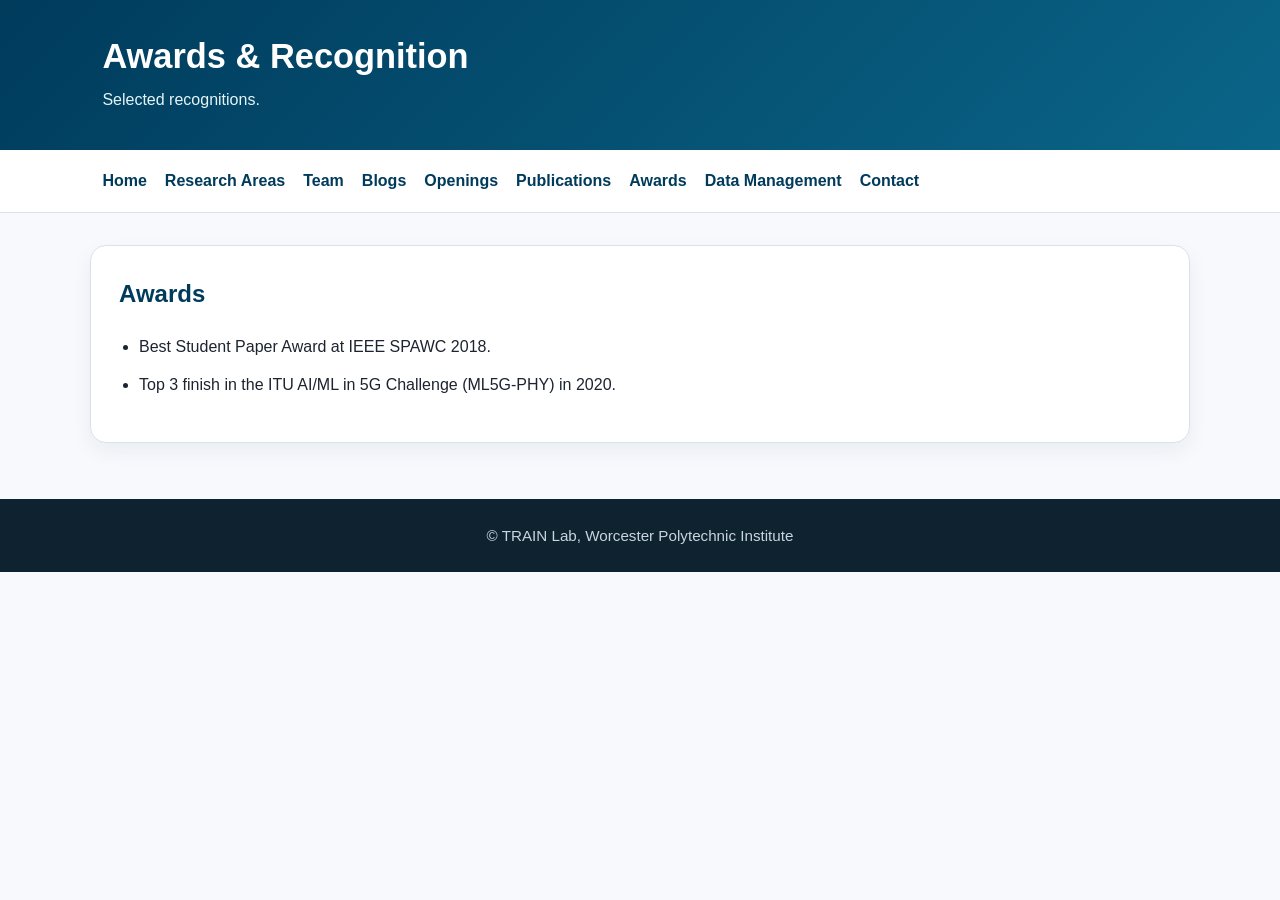
==== awards.html @ 82a8b273 "Add files via upload" ====
<!DOCTYPE html><html lang="en"><head><meta charset="UTF-8"><meta name="viewport" content="width=device-width, initial-scale=1.0"><title>Awards | TRAIN Lab</title><link rel="stylesheet" href="style.css"></head><body><header class="site-header"><h1>Awards & Recognition</h1><p>Selected recognitions.</p></header><nav><a href="index.html">Home</a><a href="research.html">Research Areas</a><a href="team.html">Team</a><a href="blogs.html">Blogs</a><a href="openings.html">Openings</a><a href="publications.html">Publications</a><a href="awards.html">Awards</a><a href="data.html">Data Management</a><a href="contact.html">Contact</a></nav><main><section class="card"><h2>Awards</h2><ul class="list-clean"><li>Best Student Paper Award at IEEE SPAWC 2018.</li><li>Top 3 finish in the ITU AI/ML in 5G Challenge (ML5G-PHY) in 2020.</li></ul></section></main><footer>© TRAIN Lab, Worcester Polytechnic Institute</footer></body></html>
---- style.css ----
:root {
  --bg: #f7f9fc;
  --card: #ffffff;
  --text: #1c2430;
  --muted: #5e6b7a;
  --primary: #003b5c;
  --accent: #00a6b4;
  --line: #d9e2ec;
}

* { box-sizing: border-box; }

body {
  margin: 0;
  font-family: Arial, Helvetica, sans-serif;
  color: var(--text);
  background: var(--bg);
  line-height: 1.65;
}

a { color: var(--primary); text-decoration: none; }
a:hover { text-decoration: underline; }

.site-header {
  background: linear-gradient(135deg, var(--primary), #0a6588);
  color: white;
  padding: 36px 8%;
}

.site-header h1 {
  margin: 0;
  font-size: 2.15rem;
  line-height: 1.2;
}

.site-header p {
  margin: 10px 0 0;
  color: #e4f5f7;
  max-width: 900px;
}

nav {
  background: white;
  border-bottom: 1px solid var(--line);
  padding: 12px 8%;
  position: sticky;
  top: 0;
  z-index: 10;
}

nav a {
  display: inline-block;
  margin: 6px 18px 6px 0;
  font-weight: 600;
  color: var(--primary);
}

main {
  width: min(1100px, 88%);
  margin: 32px auto 56px;
}

.hero, .card {
  background: var(--card);
  border: 1px solid var(--line);
  border-radius: 16px;
  padding: 28px;
  box-shadow: 0 8px 20px rgba(16, 40, 70, 0.06);
  margin-bottom: 24px;
}

.hero h2, .card h2, .card h3 { margin-top: 0; color: var(--primary); }

.grid {
  display: grid;
  grid-template-columns: repeat(auto-fit, minmax(230px, 1fr));
  gap: 20px;
}

.pill {
  display: inline-block;
  background: #e6f7f8;
  color: var(--primary);
  border: 1px solid #bee7eb;
  padding: 4px 10px;
  border-radius: 999px;
  font-size: 0.9rem;
  margin: 4px 6px 4px 0;
}

.list-clean { padding-left: 20px; }
.list-clean li { margin-bottom: 12px; }

.pub-list li { margin-bottom: 18px; }
.pub-title { font-weight: 700; }
.pub-meta { color: var(--muted); }

footer {
  background: #0f2230;
  color: #c8d5df;
  text-align: center;
  padding: 24px 8%;
  font-size: 0.95rem;
}

@media (max-width: 720px) {
  .site-header h1 { font-size: 1.65rem; }
  nav { position: static; }
  nav a { display: block; margin: 8px 0; }
  .hero, .card { padding: 22px; }
}
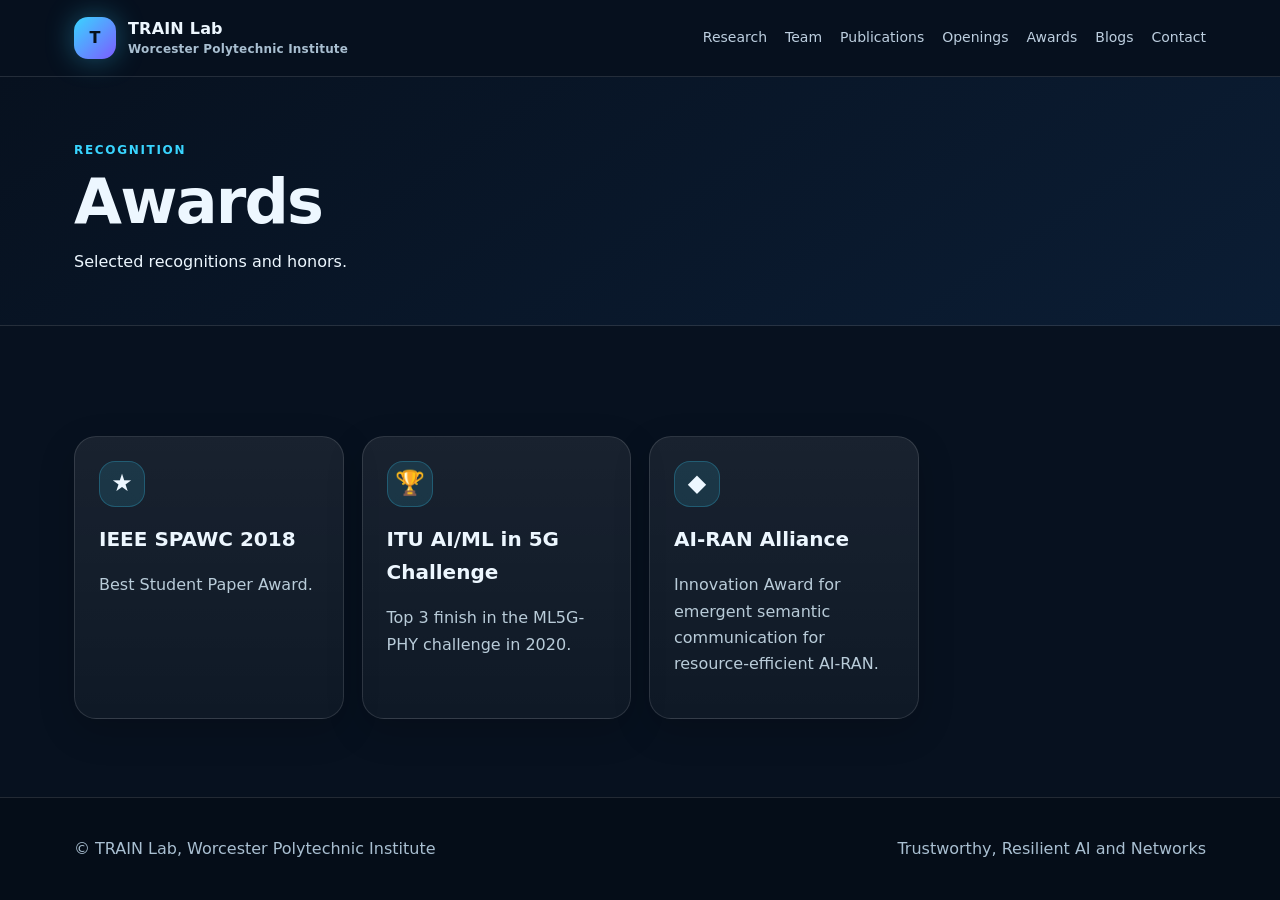
==== commit 7e5fa85a: "Add files via upload" ====
--- a/awards.html
+++ b/awards.html
@@ -1 +1 @@
-<!DOCTYPE html><html lang="en"><head><meta charset="UTF-8"><meta name="viewport" content="width=device-width, initial-scale=1.0"><title>Awards | TRAIN Lab</title><link rel="stylesheet" href="style.css"></head><body><header class="site-header"><h1>Awards & Recognition</h1><p>Selected recognitions.</p></header><nav><a href="index.html">Home</a><a href="research.html">Research Areas</a><a href="team.html">Team</a><a href="blogs.html">Blogs</a><a href="openings.html">Openings</a><a href="publications.html">Publications</a><a href="awards.html">Awards</a><a href="data.html">Data Management</a><a href="contact.html">Contact</a></nav><main><section class="card"><h2>Awards</h2><ul class="list-clean"><li>Best Student Paper Award at IEEE SPAWC 2018.</li><li>Top 3 finish in the ITU AI/ML in 5G Challenge (ML5G-PHY) in 2020.</li></ul></section></main><footer>© TRAIN Lab, Worcester Polytechnic Institute</footer></body></html>
+<!doctype html><html lang="en"><head><meta charset="utf-8"><meta name="viewport" content="width=device-width,initial-scale=1"><title>Awards | TRAIN Lab</title><meta name="description" content="TRAIN Lab at Worcester Polytechnic Institute"><link rel="stylesheet" href="style.css"></head><body><div class="topbar"><div class="wrap nav"><a class="brand" href="index.html"><div class="brand-mark"><span>T</span></div><div>TRAIN Lab<small>Worcester Polytechnic Institute</small></div></a><div class="links"><a href="research.html">Research</a><a href="team.html">Team</a><a href="publications.html">Publications</a><a href="openings.html">Openings</a><a href="awards.html">Awards</a><a href="blogs.html">Blogs</a><a href="contact.html">Contact</a></div><a class="btn mobile" href="contact.html">Contact</a></div></div><header class="page-hero"><div class="wrap"><div class="kicker">Recognition</div><h1>Awards</h1><p class="sub">Selected recognitions and honors.</p></div></header><main><section class="section"><div class="wrap grid"><div class="card"><div class="icon">★</div><h3>IEEE SPAWC 2018</h3><p>Best Student Paper Award.</p></div><div class="card"><div class="icon">🏆</div><h3>ITU AI/ML in 5G Challenge</h3><p>Top 3 finish in the ML5G-PHY challenge in 2020.</p></div><div class="card"><div class="icon">◆</div><h3>AI-RAN Alliance</h3><p>Innovation Award for emergent semantic communication for resource-efficient AI-RAN.</p></div></div></section></main><footer class="footer"><div class="wrap"><div>© TRAIN Lab, Worcester Polytechnic Institute</div><div>Trustworthy, Resilient AI and Networks</div></div></footer></body></html>
--- a/style.css
+++ b/style.css
@@ -1,111 +1,13 @@
-:root {
-  --bg: #f7f9fc;
-  --card: #ffffff;
-  --text: #1c2430;
-  --muted: #5e6b7a;
-  --primary: #003b5c;
-  --accent: #00a6b4;
-  --line: #d9e2ec;
+:root{
+  --bg:#07111f; --bg2:#0b1d34; --panel:#0f243e; --panel2:#122b49;
+  --text:#edf7ff; --muted:#a9bfd1; --line:rgba(255,255,255,.12);
+  --accent:#39d5ff; --accent2:#7c5cff; --gold:#ffd166; --white:#fff;
+  --max:1180px; --radius:22px; --shadow:0 24px 70px rgba(0,0,0,.35);
 }
-
-* { box-sizing: border-box; }
-
-body {
-  margin: 0;
-  font-family: Arial, Helvetica, sans-serif;
-  color: var(--text);
-  background: var(--bg);
-  line-height: 1.65;
-}
-
-a { color: var(--primary); text-decoration: none; }
-a:hover { text-decoration: underline; }
-
-.site-header {
-  background: linear-gradient(135deg, var(--primary), #0a6588);
-  color: white;
-  padding: 36px 8%;
-}
-
-.site-header h1 {
-  margin: 0;
-  font-size: 2.15rem;
-  line-height: 1.2;
-}
-
-.site-header p {
-  margin: 10px 0 0;
-  color: #e4f5f7;
-  max-width: 900px;
-}
-
-nav {
-  background: white;
-  border-bottom: 1px solid var(--line);
-  padding: 12px 8%;
-  position: sticky;
-  top: 0;
-  z-index: 10;
-}
-
-nav a {
-  display: inline-block;
-  margin: 6px 18px 6px 0;
-  font-weight: 600;
-  color: var(--primary);
-}
-
-main {
-  width: min(1100px, 88%);
-  margin: 32px auto 56px;
-}
-
-.hero, .card {
-  background: var(--card);
-  border: 1px solid var(--line);
-  border-radius: 16px;
-  padding: 28px;
-  box-shadow: 0 8px 20px rgba(16, 40, 70, 0.06);
-  margin-bottom: 24px;
-}
-
-.hero h2, .card h2, .card h3 { margin-top: 0; color: var(--primary); }
-
-.grid {
-  display: grid;
-  grid-template-columns: repeat(auto-fit, minmax(230px, 1fr));
-  gap: 20px;
-}
-
-.pill {
-  display: inline-block;
-  background: #e6f7f8;
-  color: var(--primary);
-  border: 1px solid #bee7eb;
-  padding: 4px 10px;
-  border-radius: 999px;
-  font-size: 0.9rem;
-  margin: 4px 6px 4px 0;
-}
-
-.list-clean { padding-left: 20px; }
-.list-clean li { margin-bottom: 12px; }
-
-.pub-list li { margin-bottom: 18px; }
-.pub-title { font-weight: 700; }
-.pub-meta { color: var(--muted); }
-
-footer {
-  background: #0f2230;
-  color: #c8d5df;
-  text-align: center;
-  padding: 24px 8%;
-  font-size: 0.95rem;
-}
-
-@media (max-width: 720px) {
-  .site-header h1 { font-size: 1.65rem; }
-  nav { position: static; }
-  nav a { display: block; margin: 8px 0; }
-  .hero, .card { padding: 22px; }
-}
+*{box-sizing:border-box} html{scroll-behavior:smooth} body{margin:0;font-family:Inter,ui-sans-serif,system-ui,-apple-system,Segoe UI,Roboto,Arial,sans-serif;background:var(--bg);color:var(--text);line-height:1.65}
+a{color:inherit;text-decoration:none}.wrap{max-width:var(--max);margin:auto;padding:0 24px}.topbar{position:sticky;top:0;z-index:50;backdrop-filter:blur(18px);background:rgba(7,17,31,.78);border-bottom:1px solid var(--line)}
+.nav{height:76px;display:flex;align-items:center;justify-content:space-between;gap:24px}.brand{display:flex;align-items:center;gap:12px;font-weight:800;letter-spacing:.2px}.brand-mark{width:42px;height:42px;border-radius:14px;background:linear-gradient(135deg,var(--accent),var(--accent2));display:grid;place-items:center;box-shadow:0 0 28px rgba(57,213,255,.35)}.brand-mark span{font-weight:900;color:#06111d}.brand small{display:block;color:var(--muted);font-weight:600;font-size:12px;margin-top:-3px}.links{display:flex;gap:18px;align-items:center;font-size:14px;color:#dbeeff}.links a{opacity:.86}.links a:hover{opacity:1;color:var(--accent)}.btn{display:inline-flex;align-items:center;gap:8px;padding:12px 16px;border-radius:999px;background:linear-gradient(135deg,var(--accent),#5ef0c4);color:#06111d;font-weight:800;box-shadow:0 14px 34px rgba(57,213,255,.22)}
+.hero{position:relative;overflow:hidden;background:radial-gradient(circle at 15% 20%,rgba(57,213,255,.26),transparent 28%),radial-gradient(circle at 80% 10%,rgba(124,92,255,.26),transparent 35%),linear-gradient(145deg,#07111f 0%,#0b1d34 55%,#06101d 100%)}.hero:before{content:"";position:absolute;inset:0;background-image:linear-gradient(rgba(255,255,255,.055) 1px,transparent 1px),linear-gradient(90deg,rgba(255,255,255,.055) 1px,transparent 1px);background-size:52px 52px;mask-image:linear-gradient(to bottom,black,transparent 86%)}.hero-inner{position:relative;padding:92px 0 76px;display:grid;grid-template-columns:1.2fr .8fr;gap:48px;align-items:center}.eyebrow{display:inline-flex;gap:8px;align-items:center;padding:8px 12px;border:1px solid var(--line);border-radius:999px;color:#c8f5ff;background:rgba(255,255,255,.05);font-weight:700;font-size:13px}.h1{font-size:clamp(44px,6vw,78px);line-height:.98;margin:18px 0 20px;letter-spacing:-2.5px}.grad{background:linear-gradient(90deg,var(--accent),#8ef7db,var(--gold));-webkit-background-clip:text;background-clip:text;color:transparent}.lead{font-size:19px;color:#c7d9e8;max-width:760px}.hero-actions{display:flex;gap:14px;flex-wrap:wrap;margin-top:28px}.ghost{display:inline-flex;padding:12px 16px;border-radius:999px;border:1px solid var(--line);color:#eaf8ff;background:rgba(255,255,255,.04);font-weight:750}.visual{min-height:430px;border:1px solid var(--line);border-radius:32px;background:linear-gradient(180deg,rgba(255,255,255,.08),rgba(255,255,255,.03));box-shadow:var(--shadow);position:relative;overflow:hidden}.node{position:absolute;border-radius:50%;background:var(--accent);box-shadow:0 0 35px var(--accent)}.node.n1{width:18px;height:18px;left:17%;top:24%}.node.n2{width:12px;height:12px;left:62%;top:17%;background:var(--gold);box-shadow:0 0 28px var(--gold)}.node.n3{width:24px;height:24px;left:70%;top:63%;background:#8ef7db;box-shadow:0 0 28px #8ef7db}.node.n4{width:13px;height:13px;left:28%;top:70%;background:var(--accent2);box-shadow:0 0 28px var(--accent2)}.visual svg{position:absolute;inset:0;width:100%;height:100%;opacity:.9}.chip{position:absolute;padding:12px 14px;border-radius:16px;background:rgba(6,17,29,.72);border:1px solid var(--line);backdrop-filter:blur(14px);font-weight:800;color:#eaf8ff}.chip.c1{left:8%;bottom:9%}.chip.c2{right:8%;top:10%}.chip.c3{right:10%;bottom:18%}
+.section{padding:78px 0}.section.alt{background:#081626}.kicker{color:var(--accent);font-weight:900;text-transform:uppercase;letter-spacing:.14em;font-size:12px}.section h2{font-size:clamp(30px,4vw,48px);line-height:1.05;margin:10px 0 14px;letter-spacing:-1.4px}.section p.sub{color:var(--muted);font-size:18px;max-width:820px}.grid{display:grid;grid-template-columns:repeat(4,1fr);gap:18px;margin-top:32px}.card{background:linear-gradient(180deg,rgba(255,255,255,.075),rgba(255,255,255,.035));border:1px solid var(--line);border-radius:var(--radius);padding:24px;box-shadow:0 12px 36px rgba(0,0,0,.18)}.card:hover{transform:translateY(-3px);transition:.25s ease;border-color:rgba(57,213,255,.35)}.icon{width:46px;height:46px;border-radius:16px;display:grid;place-items:center;background:rgba(57,213,255,.12);border:1px solid rgba(57,213,255,.24);font-size:24px;margin-bottom:16px}.card h3{margin:0 0 8px;font-size:20px}.card p,.card li{color:#b9ccd9}.two{display:grid;grid-template-columns:1fr 1fr;gap:24px}.timeline{display:grid;gap:14px;margin-top:28px}.item{display:grid;grid-template-columns:110px 1fr;gap:18px;padding:18px;border:1px solid var(--line);border-radius:18px;background:rgba(255,255,255,.04)}.date{color:var(--gold);font-weight:900}.pub-list{display:grid;gap:14px;margin-top:24px}.pub{padding:18px;border-radius:18px;border:1px solid var(--line);background:rgba(255,255,255,.04)}.pub-title{font-weight:850;color:#fff}.pub-meta{color:var(--muted);font-size:14px}.person{display:flex;gap:22px;align-items:flex-start}.avatar{width:110px;height:110px;border-radius:26px;background:linear-gradient(135deg,var(--accent),var(--accent2));display:grid;place-items:center;font-size:36px;font-weight:900;color:#06111d;flex:none}.pillrow{display:flex;gap:10px;flex-wrap:wrap;margin-top:18px}.pill{padding:8px 11px;border-radius:999px;border:1px solid var(--line);background:rgba(255,255,255,.04);color:#cfe7f4;font-weight:700;font-size:13px}.page-hero{padding:64px 0 34px;background:linear-gradient(145deg,#07111f,#0b1d34);border-bottom:1px solid var(--line)}.page-hero h1{font-size:clamp(38px,5vw,62px);line-height:1;margin:10px 0;letter-spacing:-1.8px}.footer{border-top:1px solid var(--line);padding:38px 0;color:var(--muted);background:#050d18}.footer .wrap{display:flex;justify-content:space-between;gap:18px;flex-wrap:wrap}.notice{border-left:4px solid var(--accent);padding:18px 20px;background:rgba(57,213,255,.08);border-radius:16px;color:#dff8ff}.mobile{display:none}
+@media(max-width:920px){.links{display:none}.mobile{display:inline-flex}.hero-inner,.two{grid-template-columns:1fr}.grid{grid-template-columns:1fr 1fr}.visual{min-height:310px}.item{grid-template-columns:1fr}.person{flex-direction:column}.h1{letter-spacing:-1.2px}}
+@media(max-width:620px){.wrap{padding:0 18px}.grid{grid-template-columns:1fr}.hero-inner{padding:64px 0}.section{padding:54px 0}.nav{height:68px}.brand small{display:none}.hero-actions{flex-direction:column}.btn,.ghost{justify-content:center}.footer .wrap{display:block}}
